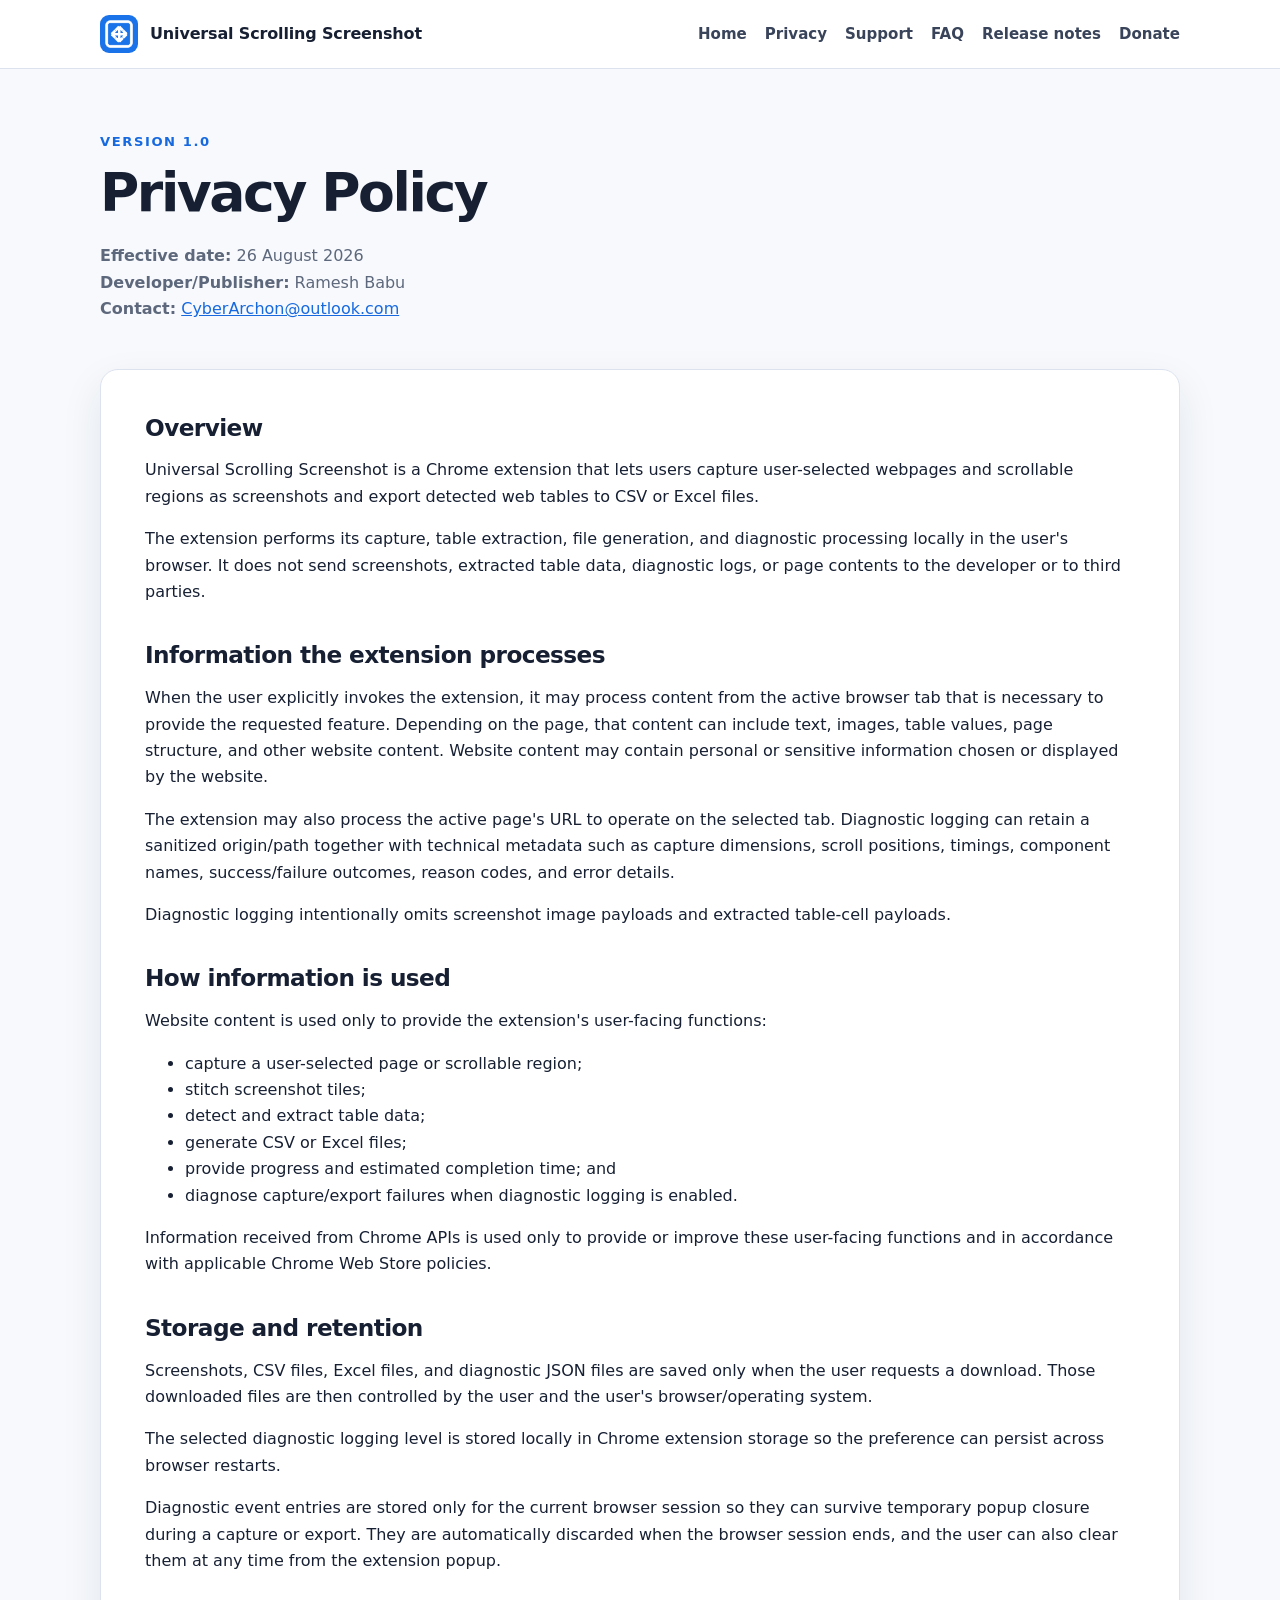
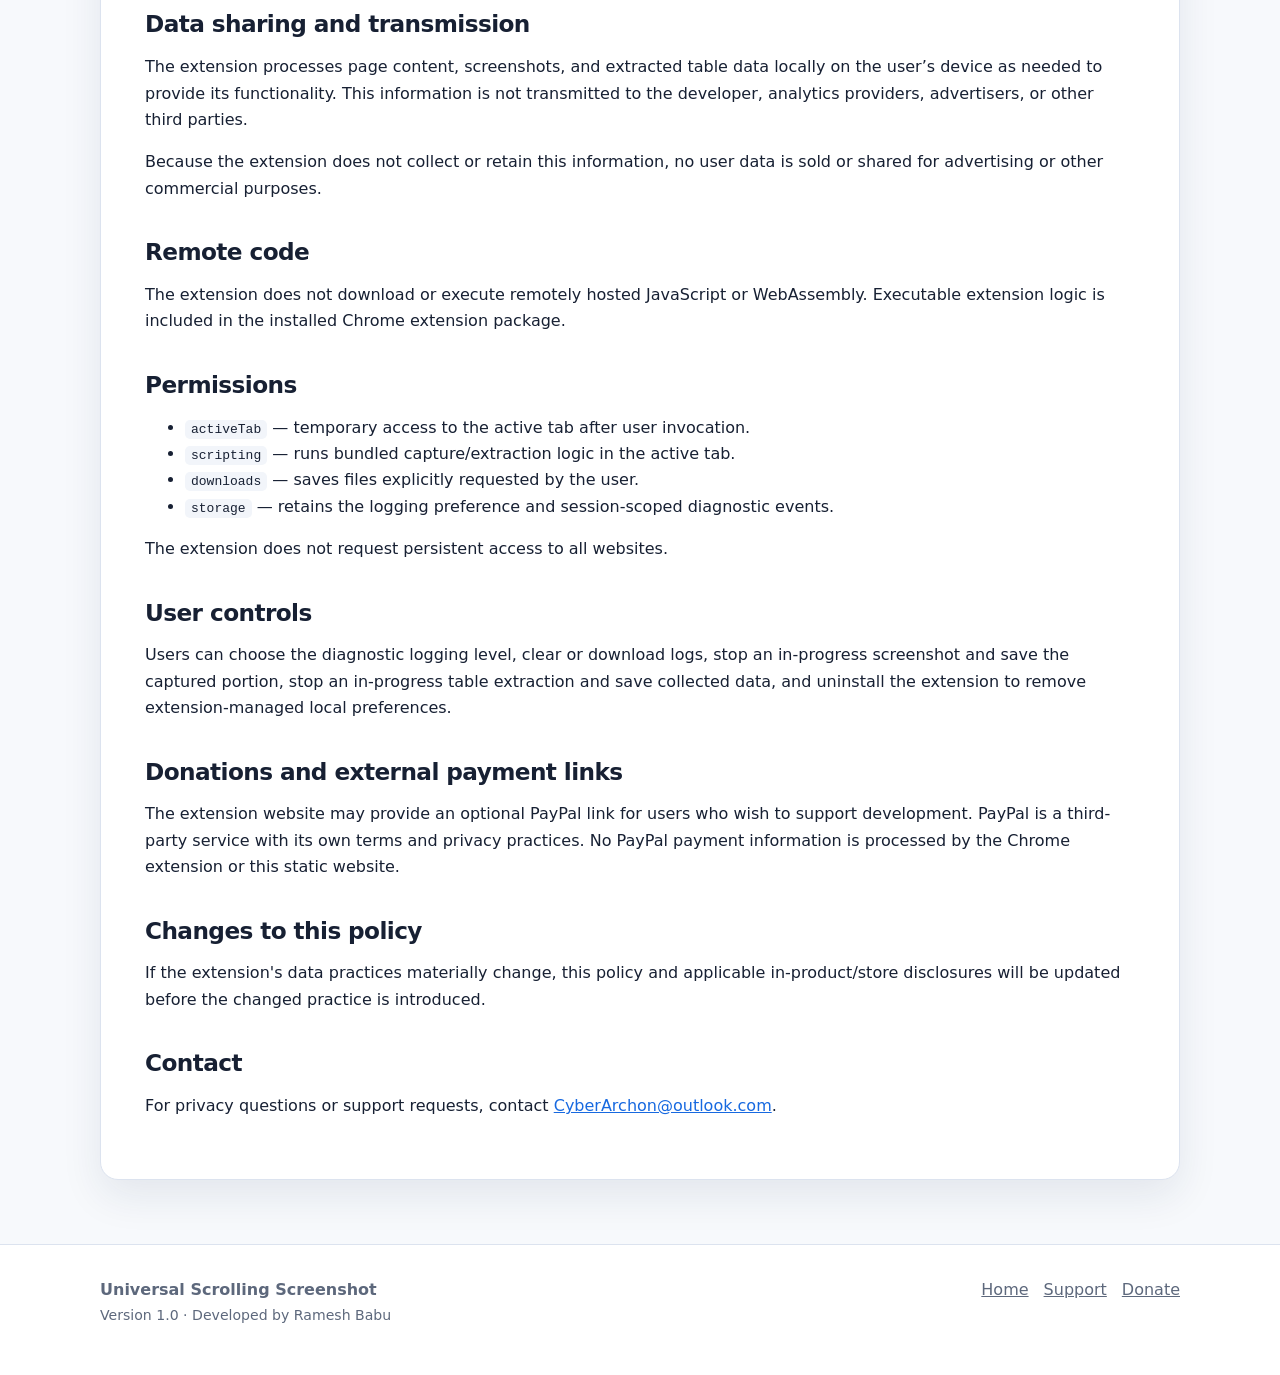
==== privacy.html @ d4ec5dbc "Add files via upload" ====
<!doctype html><html lang="en"><head><meta charset="utf-8"><meta name="viewport" content="width=device-width,initial-scale=1"><title>Privacy Policy | Universal Scrolling Screenshot</title><meta name="description" content="Privacy policy for Universal Scrolling Screenshot Version 1.0."><link rel="icon" href="assets/icon128.png"><link rel="stylesheet" href="assets/style.css"></head><body>
<header class="site-header"><div class="container nav"><a class="brand" href="index.html"><img src="assets/icon128.png" alt=""><span>Universal Scrolling Screenshot</span></a><nav class="nav-links"><a href="index.html">Home</a><a href="privacy.html">Privacy</a><a href="support.html">Support</a><a href="faq.html">FAQ</a><a href="changelog.html">Release notes</a><a href="donate.html">Donate</a></nav></div></header>
<main><div class="container page-head"><div class="eyebrow">Version 1.0</div><h1>Privacy Policy</h1><p class="meta"><strong>Effective date:</strong> 26 August 2026<br><strong>Developer/Publisher:</strong> Ramesh Babu<br><strong>Contact:</strong> <a href="mailto:CyberArchon@outlook.com">CyberArchon@outlook.com</a></p></div>
<div class="container policy">
<h2>Overview</h2><p>Universal Scrolling Screenshot is a Chrome extension that lets users capture user-selected webpages and scrollable regions as screenshots and export detected web tables to CSV or Excel files.</p><p>The extension performs its capture, table extraction, file generation, and diagnostic processing locally in the user's browser. It does not send screenshots, extracted table data, diagnostic logs, or page contents to the developer or to third parties.</p>
<h2>Information the extension processes</h2><p>When the user explicitly invokes the extension, it may process content from the active browser tab that is necessary to provide the requested feature. Depending on the page, that content can include text, images, table values, page structure, and other website content. Website content may contain personal or sensitive information chosen or displayed by the website.</p><p>The extension may also process the active page's URL to operate on the selected tab. Diagnostic logging can retain a sanitized origin/path together with technical metadata such as capture dimensions, scroll positions, timings, component names, success/failure outcomes, reason codes, and error details.</p><p>Diagnostic logging intentionally omits screenshot image payloads and extracted table-cell payloads.</p>
<h2>How information is used</h2><p>Website content is used only to provide the extension's user-facing functions:</p><ul><li>capture a user-selected page or scrollable region;</li><li>stitch screenshot tiles;</li><li>detect and extract table data;</li><li>generate CSV or Excel files;</li><li>provide progress and estimated completion time; and</li><li>diagnose capture/export failures when diagnostic logging is enabled.</li></ul><p>Information received from Chrome APIs is used only to provide or improve these user-facing functions and in accordance with applicable Chrome Web Store policies.</p>
<h2>Storage and retention</h2><p>Screenshots, CSV files, Excel files, and diagnostic JSON files are saved only when the user requests a download. Those downloaded files are then controlled by the user and the user's browser/operating system.</p><p>The selected diagnostic logging level is stored locally in Chrome extension storage so the preference can persist across browser restarts.</p><p>Diagnostic event entries are stored only for the current browser session so they can survive temporary popup closure during a capture or export. They are automatically discarded when the browser session ends, and the user can also clear them at any time from the extension popup.</p>
<h2>Data sharing and transmission</h2><p>The extension processes page content, screenshots, and extracted table data locally on the user’s device as needed to provide its functionality. This information is not transmitted to the developer, analytics providers, advertisers, or other third parties.</p><p>Because the extension does not collect or retain this information, no user data is sold or shared for advertising or other commercial purposes.</p>
<h2>Remote code</h2><p>The extension does not download or execute remotely hosted JavaScript or WebAssembly. Executable extension logic is included in the installed Chrome extension package.</p>
<h2>Permissions</h2><ul><li><code>activeTab</code> — temporary access to the active tab after user invocation.</li><li><code>scripting</code> — runs bundled capture/extraction logic in the active tab.</li><li><code>downloads</code> — saves files explicitly requested by the user.</li><li><code>storage</code> — retains the logging preference and session-scoped diagnostic events.</li></ul><p>The extension does not request persistent access to all websites.</p>
<h2>User controls</h2><p>Users can choose the diagnostic logging level, clear or download logs, stop an in-progress screenshot and save the captured portion, stop an in-progress table extraction and save collected data, and uninstall the extension to remove extension-managed local preferences.</p>
<h2>Donations and external payment links</h2><p>The extension website may provide an optional PayPal link for users who wish to support development. PayPal is a third-party service with its own terms and privacy practices. No PayPal payment information is processed by the Chrome extension or this static website.</p>
<h2>Changes to this policy</h2><p>If the extension's data practices materially change, this policy and applicable in-product/store disclosures will be updated before the changed practice is introduced.</p>
<h2>Contact</h2><p>For privacy questions or support requests, contact <a href="mailto:CyberArchon@outlook.com">CyberArchon@outlook.com</a>.</p>
</div></main>
<footer><div class="container footer-grid"><div><strong>Universal Scrolling Screenshot</strong><div class="small">Version 1.0 · Developed by Ramesh Babu</div></div><div class="footer-links"><a href="index.html">Home</a><a href="support.html">Support</a><a href="donate.html">Donate</a></div></div></footer></body></html>
---- assets/style.css ----
:root {
  --bg: #f7f9fc;
  --surface: #ffffff;
  --surface-2: #eef4ff;
  --text: #172033;
  --muted: #5d687c;
  --border: #dce3ef;
  --brand: #1769e0;
  --brand-dark: #0f4fae;
  --success: #137a44;
  --shadow: 0 16px 42px rgba(20, 40, 80, .09);
  color-scheme: light;
}
* { box-sizing: border-box; }
html { scroll-behavior: smooth; }
body {
  margin: 0;
  font-family: Inter, ui-sans-serif, system-ui, -apple-system, BlinkMacSystemFont, "Segoe UI", sans-serif;
  color: var(--text);
  background: var(--bg);
  line-height: 1.65;
}
a { color: var(--brand); }
a:hover { color: var(--brand-dark); }
.container { width: min(1080px, calc(100% - 36px)); margin: 0 auto; }
.site-header {
  position: sticky;
  top: 0;
  z-index: 10;
  background: rgba(255,255,255,.94);
  backdrop-filter: blur(10px);
  border-bottom: 1px solid var(--border);
}
.nav { display: flex; align-items: center; justify-content: space-between; gap: 22px; min-height: 68px; }
.brand { display: flex; align-items: center; gap: 12px; text-decoration: none; color: var(--text); font-weight: 760; letter-spacing: -.01em; }
.brand img { width: 38px; height: 38px; border-radius: 9px; }
.nav-links { display: flex; flex-wrap: wrap; gap: 18px; align-items: center; }
.nav-links a { text-decoration: none; color: #39445a; font-size: .94rem; font-weight: 620; }
.nav-links a:hover { color: var(--brand); }
.hero { padding: 84px 0 64px; }
.hero-grid { display: grid; grid-template-columns: minmax(0, 1.15fr) minmax(290px, .85fr); gap: 48px; align-items: center; }
.eyebrow { color: var(--brand); font-weight: 750; font-size: .82rem; text-transform: uppercase; letter-spacing: .12em; }
h1 { font-size: clamp(2.35rem, 6vw, 4.25rem); line-height: 1.06; letter-spacing: -.045em; margin: 12px 0 22px; }
h2 { font-size: clamp(1.6rem, 3vw, 2.25rem); line-height: 1.2; letter-spacing: -.025em; margin: 0 0 14px; }
h3 { margin-top: 0; }
.lead { font-size: 1.14rem; color: var(--muted); max-width: 760px; }
.actions { display: flex; gap: 12px; flex-wrap: wrap; margin-top: 30px; }
.btn {
  display: inline-flex; align-items: center; justify-content: center;
  min-height: 46px; padding: 0 18px; border-radius: 10px;
  text-decoration: none; font-weight: 720; border: 1px solid transparent;
}
.btn-primary { background: var(--brand); color: white; }
.btn-primary:hover { background: var(--brand-dark); color: white; }
.btn-secondary { background: white; color: var(--text); border-color: var(--border); }
.btn-paypal { background: #ffc439; color: #111827; border-color: #e7ab23; }
.btn-paypal:hover { background: #f2b82d; color: #111827; }
.hero-card, .card, .policy, .notice {
  background: var(--surface); border: 1px solid var(--border); border-radius: 18px; box-shadow: var(--shadow);
}
.hero-card { padding: 28px; }
.hero-card img { width: 92px; height: 92px; border-radius: 20px; display: block; margin-bottom: 20px; }
.stat { padding: 12px 0; border-top: 1px solid var(--border); display: flex; justify-content: space-between; gap: 16px; }
.stat:first-of-type { margin-top: 16px; }
.stat strong { font-size: .95rem; }
.stat span { color: var(--muted); text-align: right; }
section { padding: 64px 0; }
.section-alt { background: #fff; border-top: 1px solid var(--border); border-bottom: 1px solid var(--border); }
.grid-3 { display: grid; grid-template-columns: repeat(3, minmax(0,1fr)); gap: 18px; }
.grid-2 { display: grid; grid-template-columns: repeat(2, minmax(0,1fr)); gap: 18px; }
.card { padding: 24px; box-shadow: none; }
.card p { color: var(--muted); margin-bottom: 0; }
.badge { display: inline-block; border-radius: 999px; background: var(--surface-2); color: var(--brand-dark); padding: 5px 10px; font-size: .78rem; font-weight: 760; }
.check-list { padding-left: 0; list-style: none; }
.check-list li { position: relative; padding-left: 28px; margin: 10px 0; }
.check-list li::before { content: "✓"; position: absolute; left: 0; color: var(--success); font-weight: 850; }
.page-head { padding: 62px 0 30px; }
.page-head h1 { font-size: clamp(2.1rem, 5vw, 3.35rem); }
.policy { padding: clamp(22px, 4vw, 44px); margin-bottom: 64px; }
.policy h2 { margin-top: 36px; font-size: 1.45rem; }
.policy h2:first-child { margin-top: 0; }
.policy code { background: #f2f5fa; padding: 2px 6px; border-radius: 5px; }
.meta { color: var(--muted); }
.notice { padding: 20px 22px; box-shadow: none; border-left: 4px solid var(--brand); }
.faq details { background: white; border: 1px solid var(--border); border-radius: 12px; padding: 16px 18px; margin: 12px 0; }
.faq summary { cursor: pointer; font-weight: 720; }
.faq details p { color: var(--muted); }
footer { border-top: 1px solid var(--border); padding: 32px 0 48px; background: white; color: var(--muted); }
.footer-grid { display: flex; justify-content: space-between; align-items: flex-start; gap: 24px; flex-wrap: wrap; }
.footer-links { display: flex; gap: 15px; flex-wrap: wrap; }
.footer-links a { color: var(--muted); }
.small { font-size: .88rem; color: var(--muted); }
.codeblock { overflow: auto; background: #111827; color: #f8fafc; padding: 16px; border-radius: 12px; font-family: ui-monospace, SFMono-Regular, Menlo, monospace; font-size: .86rem; }
@media (max-width: 820px) {
  .hero-grid, .grid-3, .grid-2 { grid-template-columns: 1fr; }
  .nav { align-items: flex-start; padding: 13px 0; }
  .nav-links { gap: 10px 14px; justify-content: flex-end; }
  .hero { padding-top: 54px; }
}
@media (max-width: 560px) {
  .nav { display: block; }
  .nav-links { margin-top: 12px; justify-content: flex-start; }
}
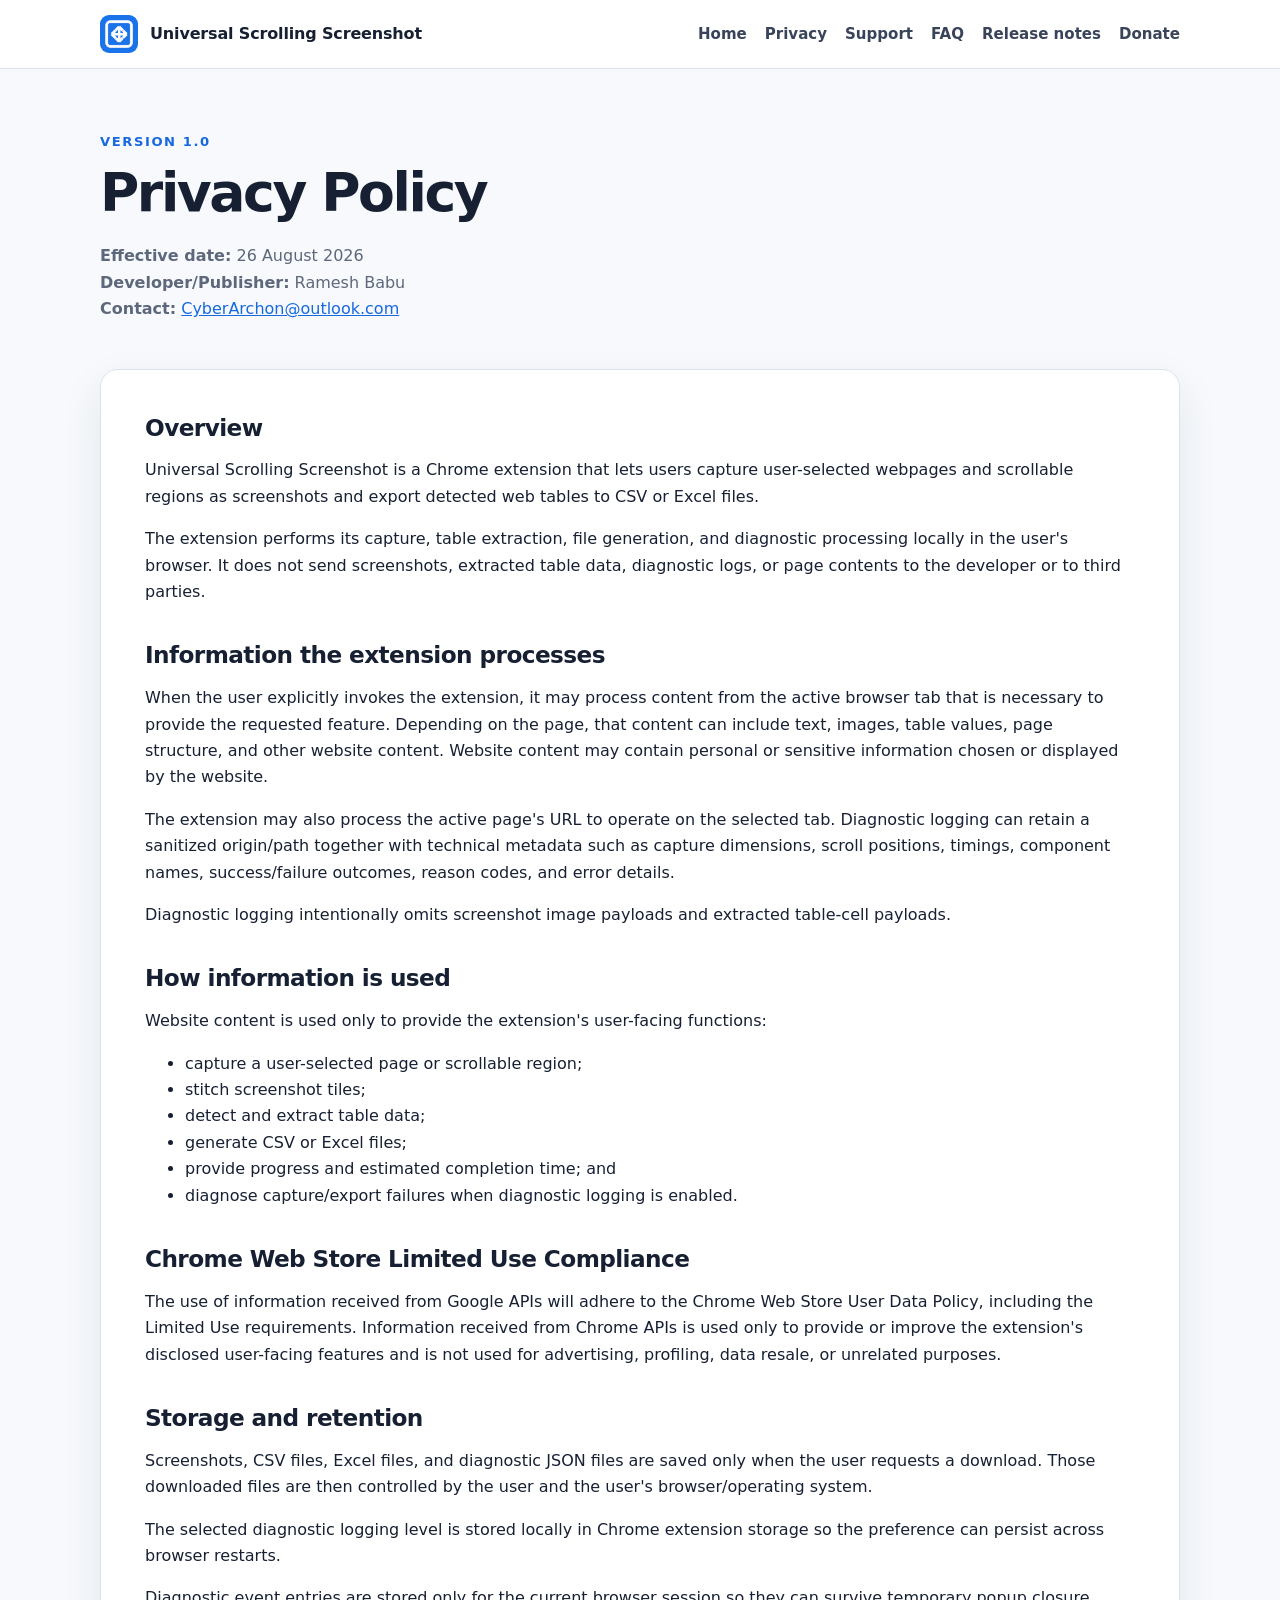
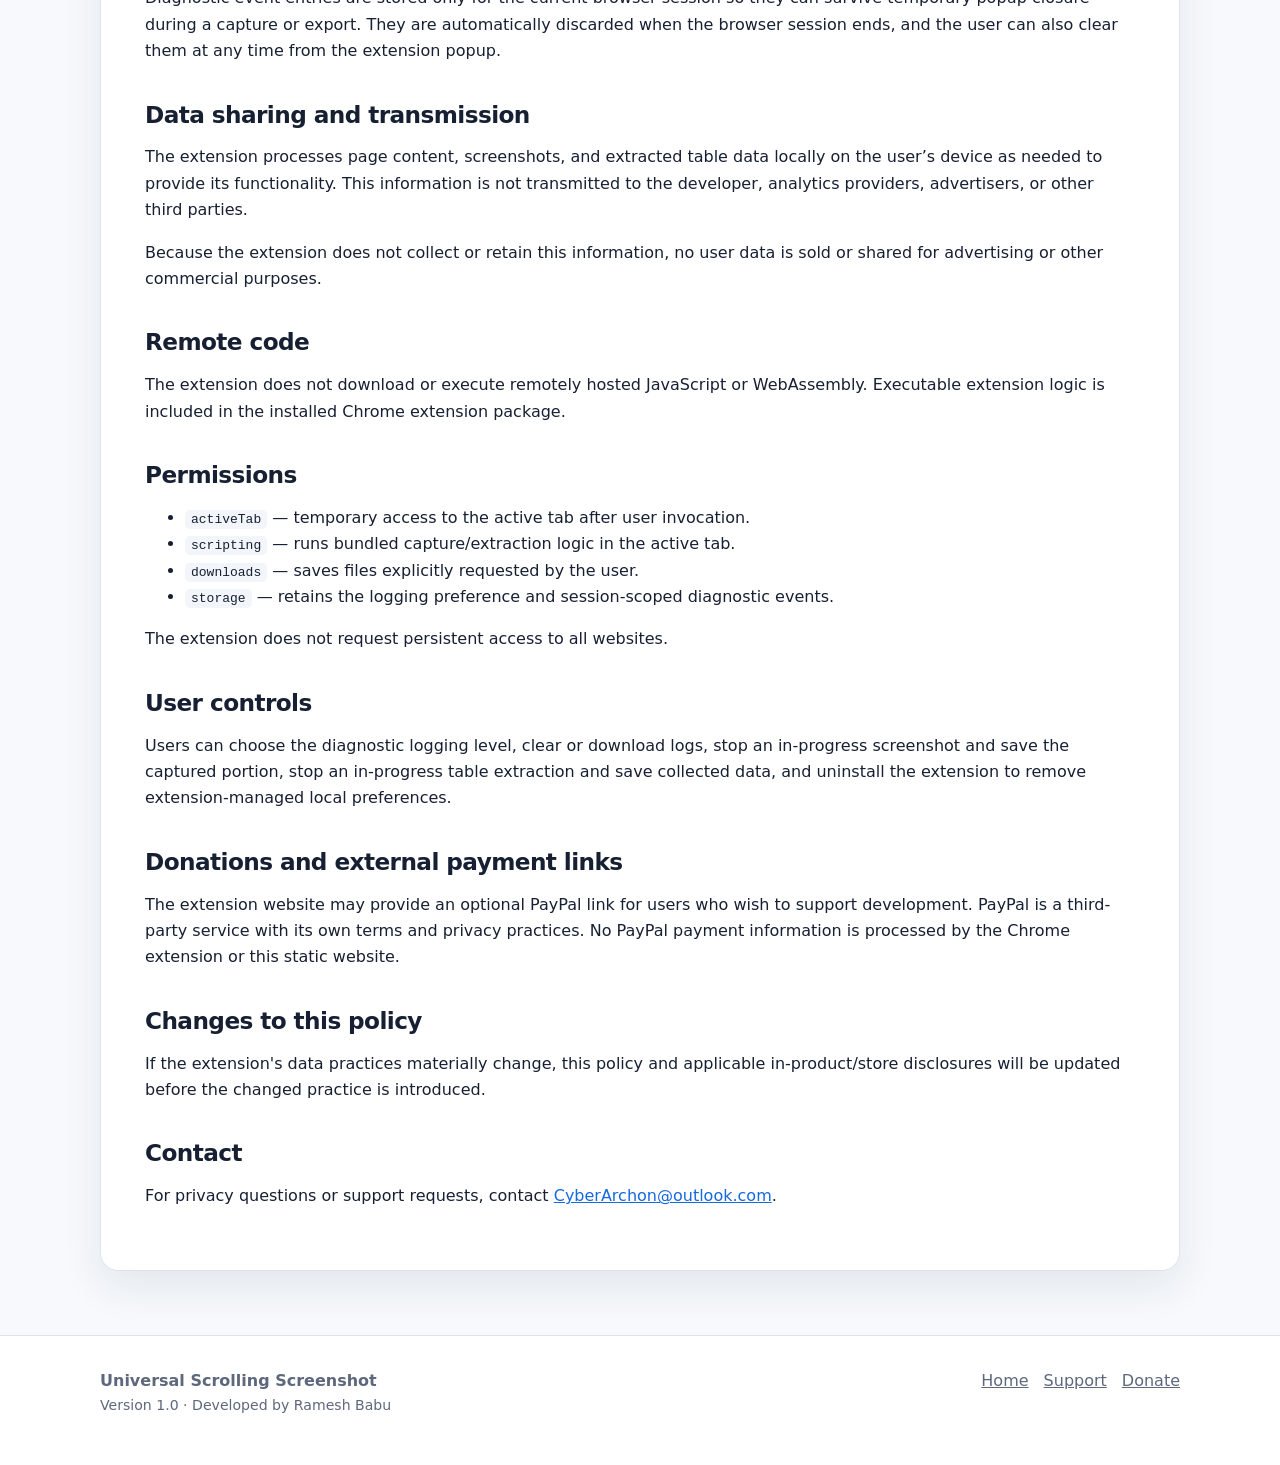
==== commit 9bd0c06c: "Update privacy.html Added an affirmative statement that use of the data complies with the Chrome Web" ====
--- a/privacy.html
+++ b/privacy.html
@@ -4,7 +4,8 @@
 <div class="container policy">
 <h2>Overview</h2><p>Universal Scrolling Screenshot is a Chrome extension that lets users capture user-selected webpages and scrollable regions as screenshots and export detected web tables to CSV or Excel files.</p><p>The extension performs its capture, table extraction, file generation, and diagnostic processing locally in the user's browser. It does not send screenshots, extracted table data, diagnostic logs, or page contents to the developer or to third parties.</p>
 <h2>Information the extension processes</h2><p>When the user explicitly invokes the extension, it may process content from the active browser tab that is necessary to provide the requested feature. Depending on the page, that content can include text, images, table values, page structure, and other website content. Website content may contain personal or sensitive information chosen or displayed by the website.</p><p>The extension may also process the active page's URL to operate on the selected tab. Diagnostic logging can retain a sanitized origin/path together with technical metadata such as capture dimensions, scroll positions, timings, component names, success/failure outcomes, reason codes, and error details.</p><p>Diagnostic logging intentionally omits screenshot image payloads and extracted table-cell payloads.</p>
-<h2>How information is used</h2><p>Website content is used only to provide the extension's user-facing functions:</p><ul><li>capture a user-selected page or scrollable region;</li><li>stitch screenshot tiles;</li><li>detect and extract table data;</li><li>generate CSV or Excel files;</li><li>provide progress and estimated completion time; and</li><li>diagnose capture/export failures when diagnostic logging is enabled.</li></ul><p>Information received from Chrome APIs is used only to provide or improve these user-facing functions and in accordance with applicable Chrome Web Store policies.</p>
+<h2>How information is used</h2><p>Website content is used only to provide the extension's user-facing functions:</p><ul><li>capture a user-selected page or scrollable region;</li><li>stitch screenshot tiles;</li><li>detect and extract table data;</li><li>generate CSV or Excel files;</li><li>provide progress and estimated completion time; and</li><li>diagnose capture/export failures when diagnostic logging is enabled.</li></ul>
+<h2>Chrome Web Store Limited Use Compliance</h2><p>The use of information received from Google APIs will adhere to the Chrome Web Store User Data Policy, including the Limited Use requirements. Information received from Chrome APIs is used only to provide or improve the extension's disclosed user-facing features and is not used for advertising, profiling, data resale, or unrelated purposes.</p>
 <h2>Storage and retention</h2><p>Screenshots, CSV files, Excel files, and diagnostic JSON files are saved only when the user requests a download. Those downloaded files are then controlled by the user and the user's browser/operating system.</p><p>The selected diagnostic logging level is stored locally in Chrome extension storage so the preference can persist across browser restarts.</p><p>Diagnostic event entries are stored only for the current browser session so they can survive temporary popup closure during a capture or export. They are automatically discarded when the browser session ends, and the user can also clear them at any time from the extension popup.</p>
 <h2>Data sharing and transmission</h2><p>The extension processes page content, screenshots, and extracted table data locally on the user’s device as needed to provide its functionality. This information is not transmitted to the developer, analytics providers, advertisers, or other third parties.</p><p>Because the extension does not collect or retain this information, no user data is sold or shared for advertising or other commercial purposes.</p>
 <h2>Remote code</h2><p>The extension does not download or execute remotely hosted JavaScript or WebAssembly. Executable extension logic is included in the installed Chrome extension package.</p>
